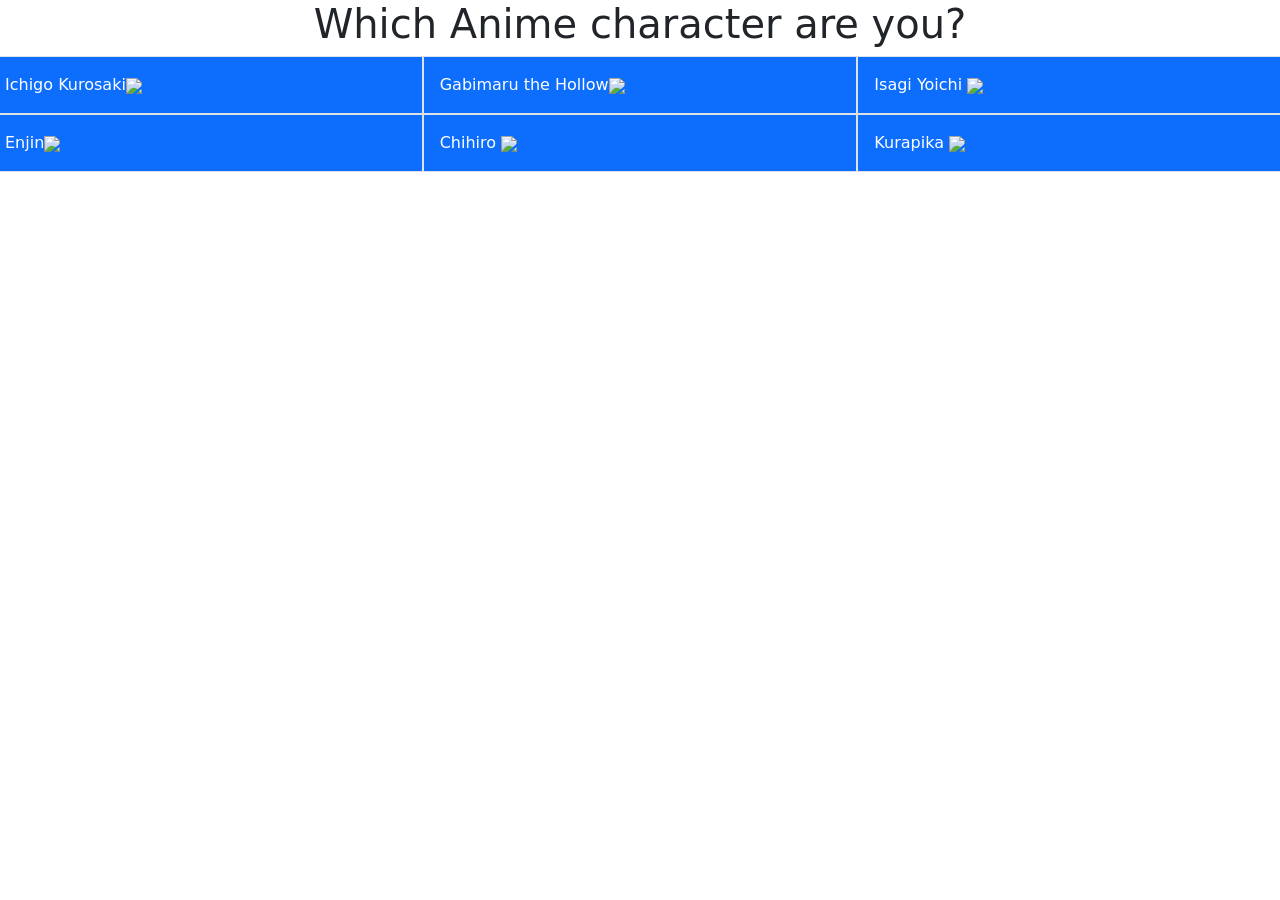
==== 2.2.html @ a129ec28 "2.3catchup" ====
<!doctype html>
<html lang="en">
  <head>
    <meta charset="utf-8">
    <meta name="viewport" content="width=device-width, initial-scale=1">
    <title>Bootstrap lol</title>
    <link href="https://cdn.jsdelivr.net/npm/bootstrap@5.3.8/dist/css/bootstrap.min.css" rel="stylesheet" integrity="sha384-sRIl4kxILFvY47J16cr9ZwB07vP4J8+LH7qKQnuqkuIAvNWLzeN8tE5YBujZqJLB" crossorigin="anonymous">
  </head>
  <body>
    <h1 class ="text-center ">Which Anime character are you?</h1>
    <div class ="row ">
        <div class="col text-bg-primary p-3 border "> Ichigo Kurosaki<img src="ichigo.webp" class="img-fluid"> </div>
        <div class="col text-bg-primary p-3 border"> Gabimaru the Hollow<img src="gabimaru.jpg" class="img-fluid"> </div>
        <div class="col text-bg-primary p-3 border"> Isagi Yoichi <img src="isagi.jpg" class="img-fluid"> </div>
    </div>
    <div class ="row">
        <div class="col text-bg-primary p-3 border"> Enjin<img src="enjin.jpg" class="img-fluid"> </div>
        <div class="col text-bg-primary p-3 border"> Chihiro  <img src="kagurabachi.jpeg" class="img-fluid"> </div>
        <div class="col text-bg-primary p-3 border"> Kurapika <img src="kurapika.png" class="img-fluid"> </div>
    </div>

    <script src="https://cdn.jsdelivr.net/npm/bootstrap@5.3.8/dist/js/bootstrap.bundle.min.js" integrity="sha384-FKyoEForCGlyvwx9Hj09JcYn3nv7wiPVlz7YYwJrWVcXK/BmnVDxM+D2scQbITxI" crossorigin="anonymous"></script>
  </body>
</html>
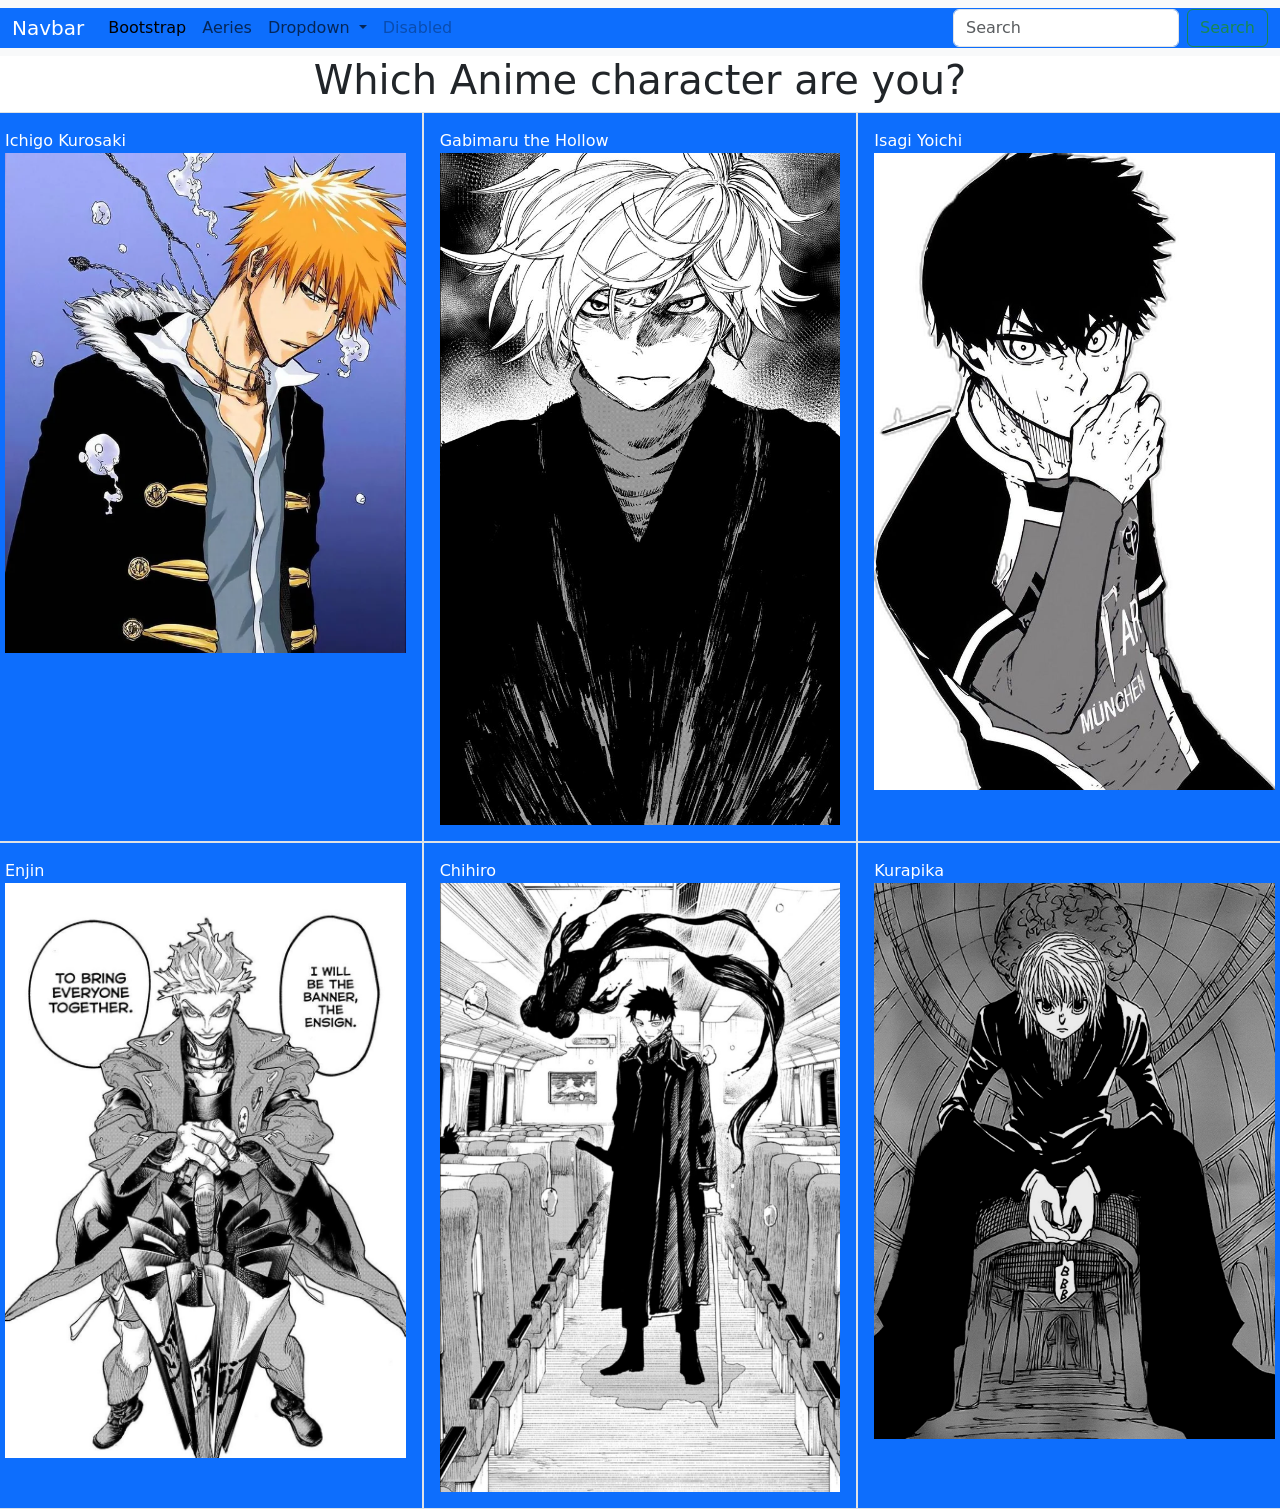
==== commit 60188df4: "2.4navbar" ====
--- a/2.2.html
+++ b/2.2.html
@@ -7,6 +7,40 @@
     <link href="https://cdn.jsdelivr.net/npm/bootstrap@5.3.8/dist/css/bootstrap.min.css" rel="stylesheet" integrity="sha384-sRIl4kxILFvY47J16cr9ZwB07vP4J8+LH7qKQnuqkuIAvNWLzeN8tE5YBujZqJLB" crossorigin="anonymous">
   </head>
   <body>
+    <nav class="navbar navbar-expand-lg bg-body-tertiary ">
+  <div class="container-fluid bg-primary ">
+    <a class="navbar-brand text-white" href="#">Navbar</a>
+    <button class="navbar-toggler" type="button" data-bs-toggle="collapse" data-bs-target="#navbarSupportedContent" aria-controls="navbarSupportedContent" aria-expanded="false" aria-label="Toggle navigation">
+      <span class="navbar-toggler-icon"></span>
+    </button>
+    <div class="collapse navbar-collapse" id="navbarSupportedContent">
+      <ul class="navbar-nav me-auto mb-2 mb-lg-0">
+        <li class="nav-item">
+          <a class="nav-link active" aria-current="page" href="https://getbootstrap.com/docs/5.3/components/navbar/">Bootstrap</a>
+        </li>
+        <li class="nav-item">
+          <a class="nav-link" href="https://student.ousd.org/LoginParent.aspx?page=Dashboard.aspx">Aeries</a>
+        </li>
+        <li class="nav-item dropdown">
+          <a class="nav-link dropdown-toggle" href="#" role="button" data-bs-toggle="dropdown" aria-expanded="false">
+            Dropdown
+          </a>
+          <ul class="dropdown-menu">
+            <li><a class="dropdown-item" href="https://www.californiacolleges.edu/#/">Califronia colleges.edu</a></li>
+            <li><a class="dropdown-item" href="https://docs.google.com/document/d/17BpWxCDOFXrP5EG3aYqNAbPi2AbA2gIGkD8a1K3UExc/edit?tab=t.0">Concurrent enrollment guide</a></li>
+          </ul>
+        </li>
+        <li class="nav-item">
+          <a class="nav-link disabled" aria-disabled="true">Disabled</a>
+        </li>
+      </ul>
+      <form class="d-flex" role="search">
+        <input class="form-control me-2" type="search" placeholder="Search" aria-label="Search"/>
+        <button class="btn btn-outline-success" type="submit">Search</button>
+      </form>
+    </div>
+  </div>
+</nav>
     <h1 class ="text-center ">Which Anime character are you?</h1>
     <div class ="row ">
         <div class="col text-bg-primary p-3 border "> Ichigo Kurosaki<img src="ichigo.webp" class="img-fluid"> </div>
